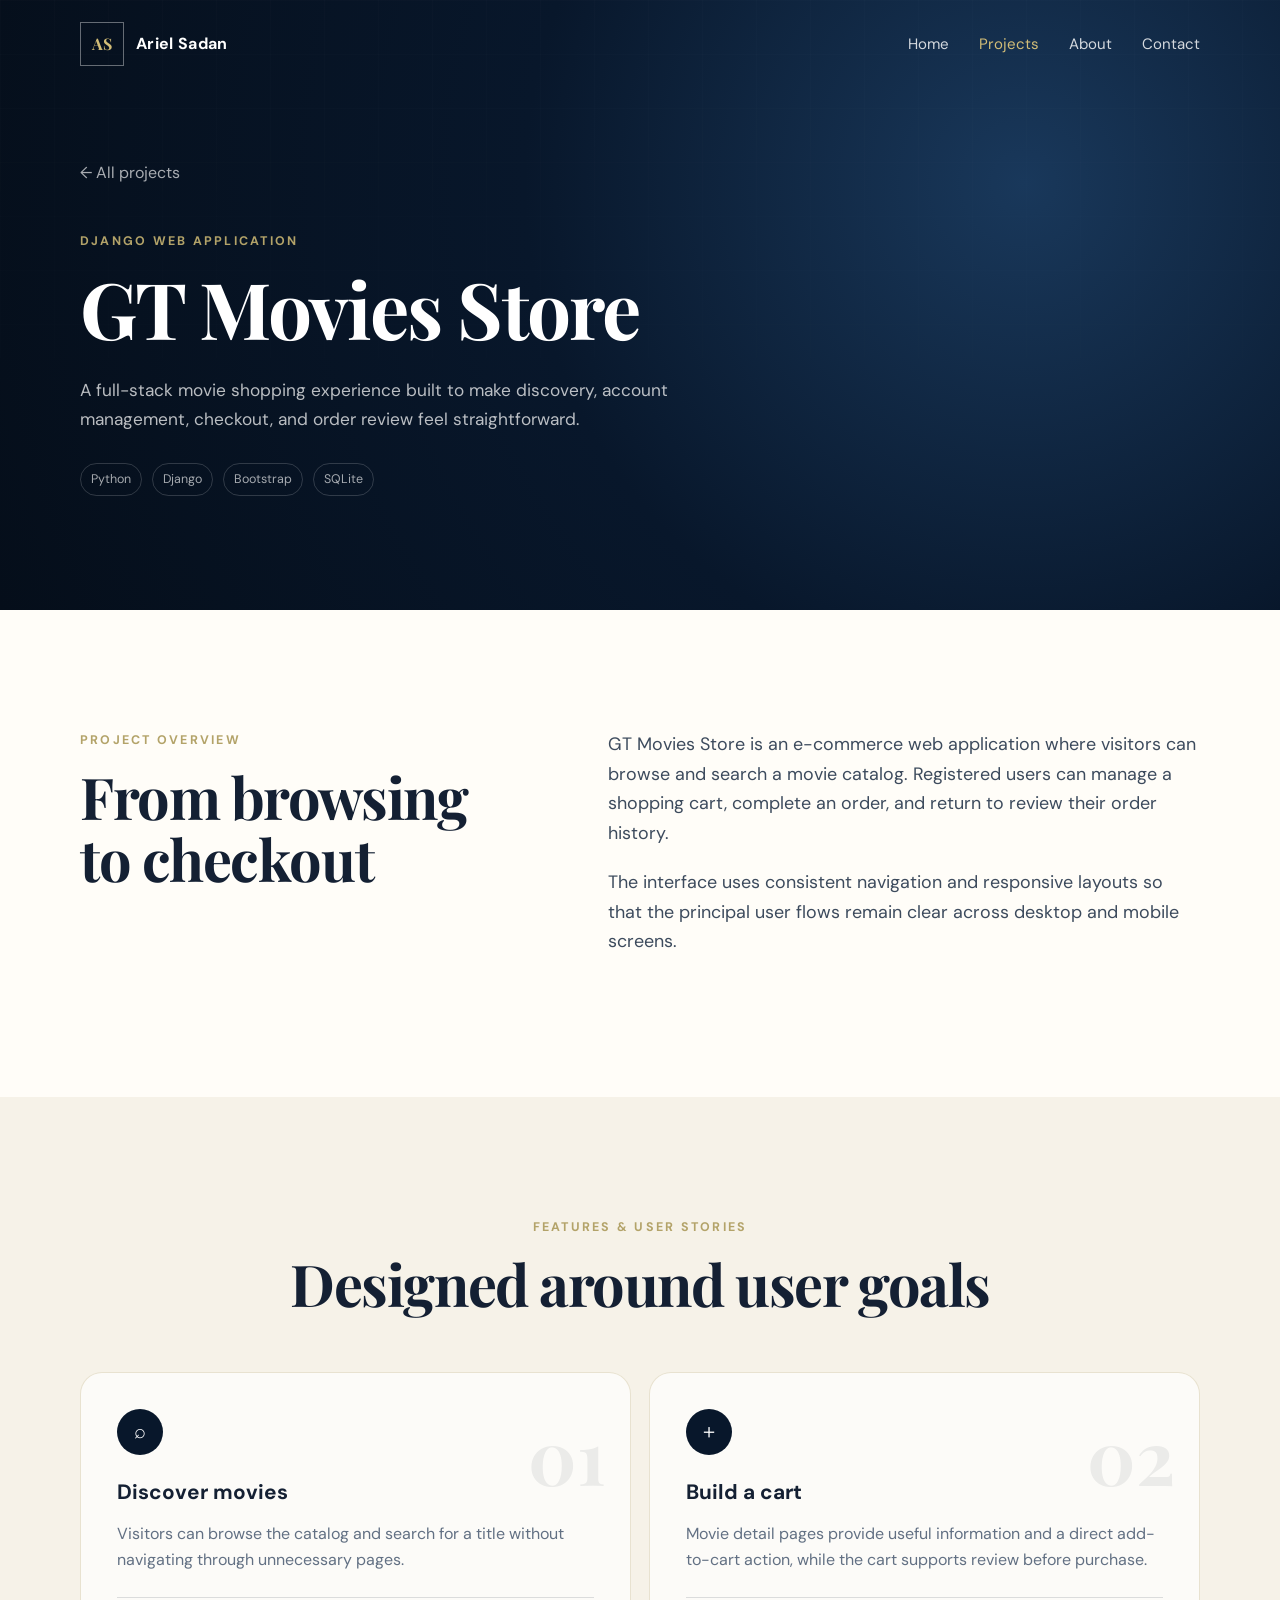
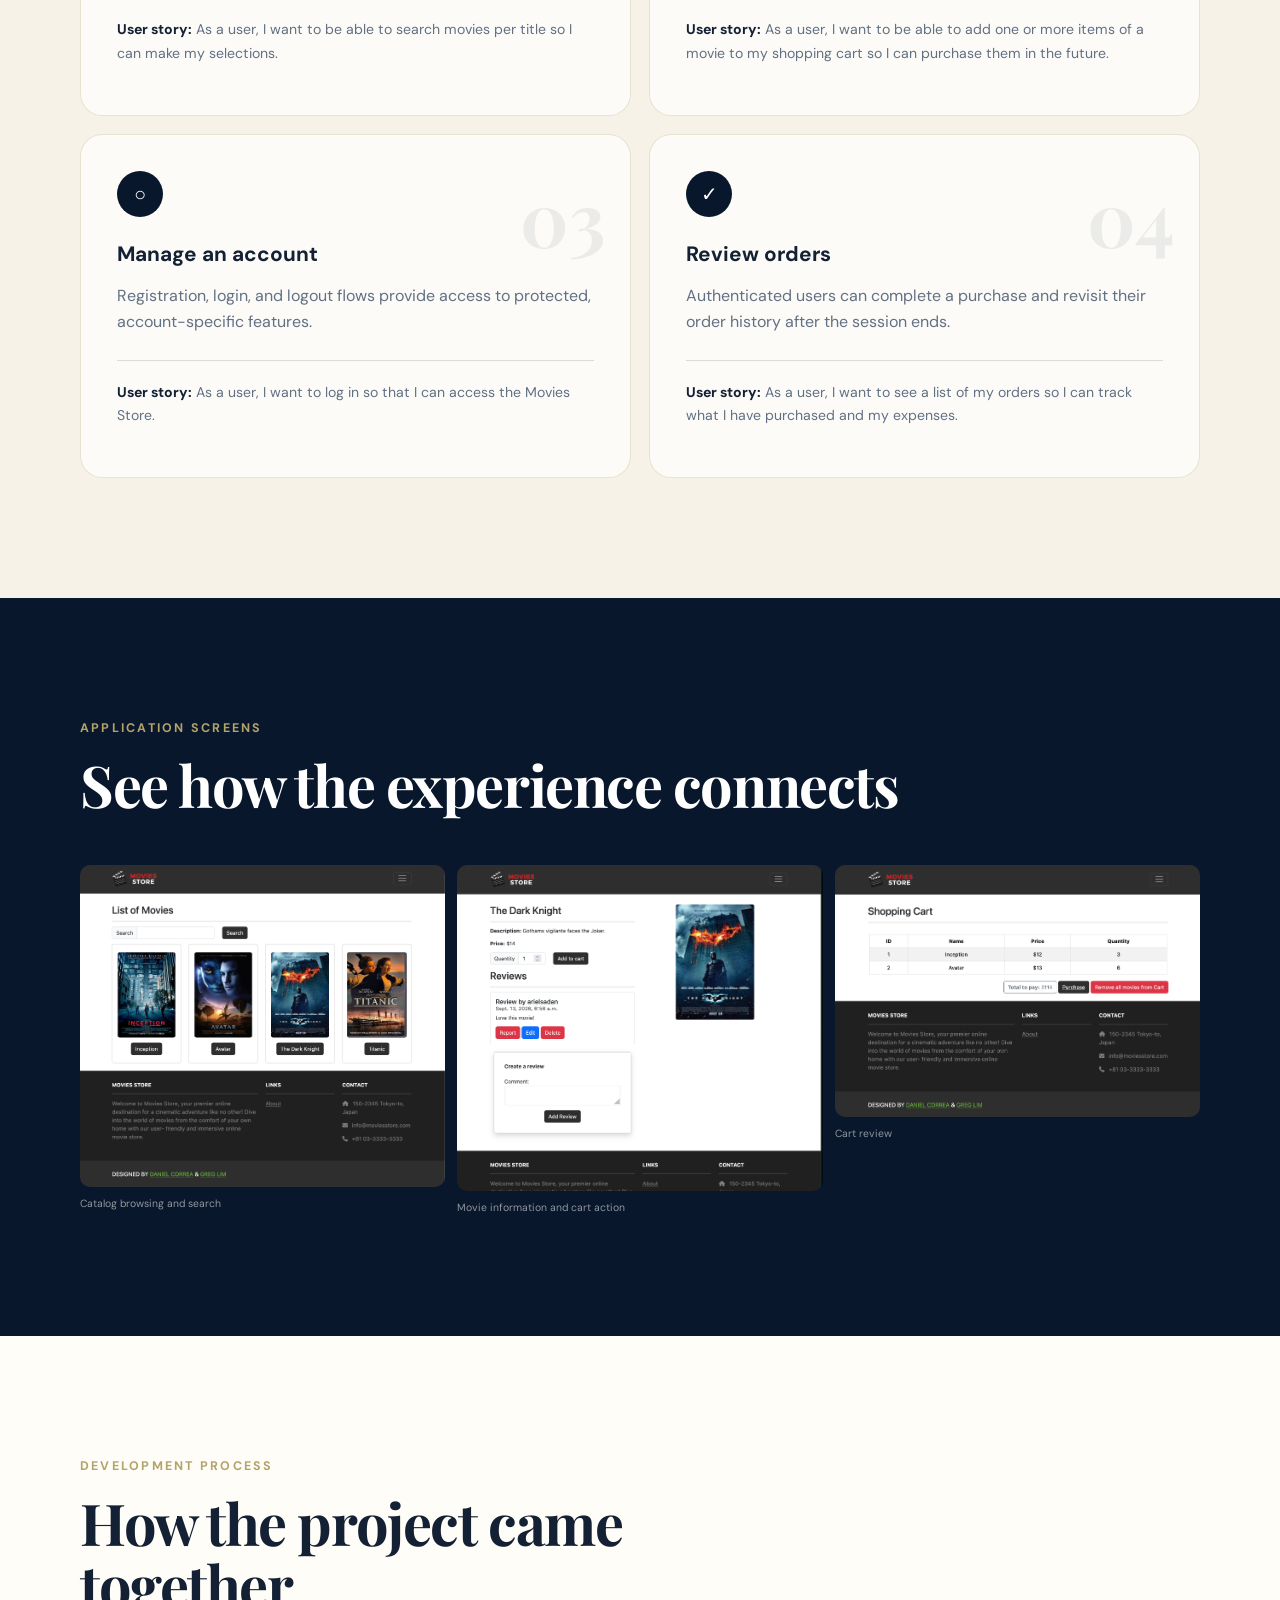
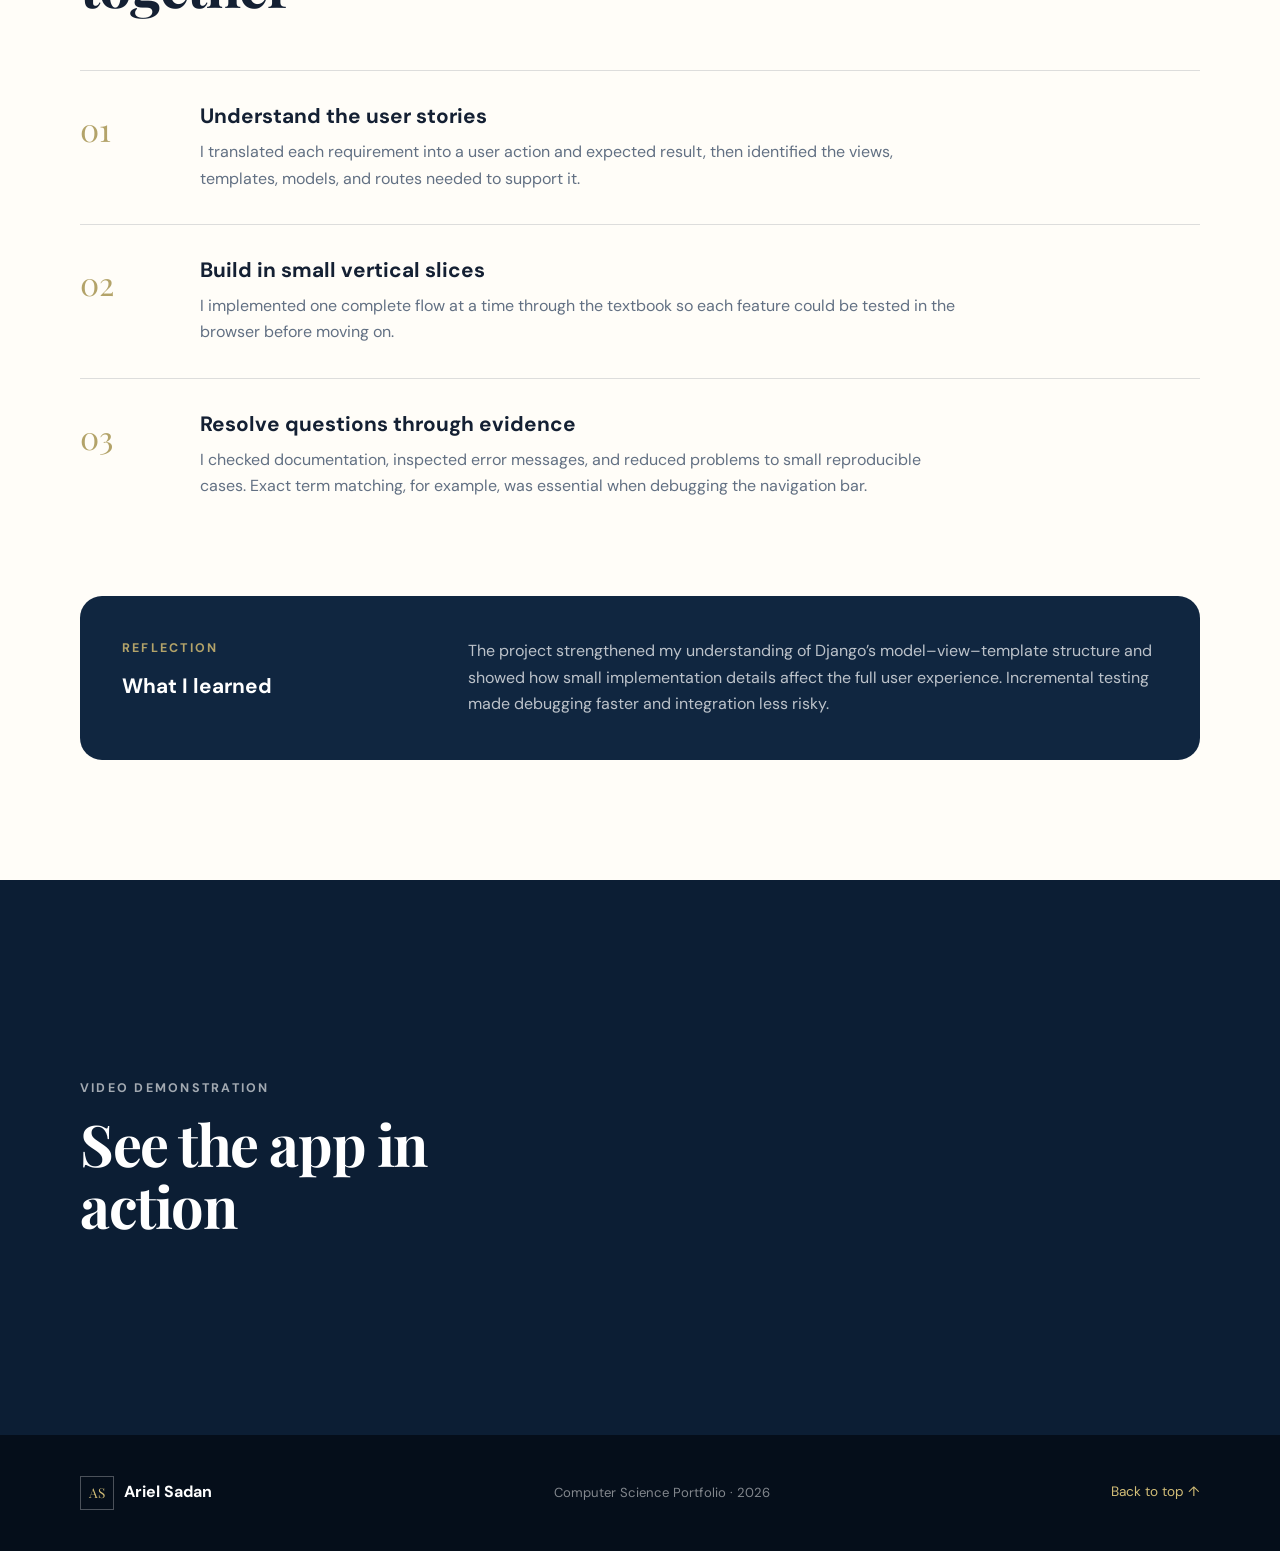
==== movies-store.html @ 516643f5 "Create personal portfolio" ====
<!doctype html>
<html lang="en">

<head>
    <meta charset="utf-8">
    <meta name="viewport" content="width=device-width, initial-scale=1">
    <meta name="description" content="GT Movies Store project case study by Ariel Sadan.">
    <title>GT Movies Store | Ariel Sadan</title>
    <link rel="preconnect" href="https://fonts.googleapis.com">
    <link rel="preconnect" href="https://fonts.gstatic.com" crossorigin>
    <link
        href="https://fonts.googleapis.com/css2?family=DM+Sans:wght@400;500;600;700&family=Playfair+Display:wght@600;700&display=swap"
        rel="stylesheet">
    <meta name="referrer" content="strict-origin-when-cross-origin" />
    <link rel="stylesheet" href="style.css">
</head>

<body><a class="skip-link" href="#main">Skip to content</a>
    <header class="site-header" id="top">
        <nav class="nav container" aria-label="Main navigation"><a class="brand" href="index.html"><span
                    class="brand-mark">AS</span><span>Ariel Sadan</span></a><button class="menu-button" type="button"
                aria-expanded="false" aria-controls="nav-links"><span></span><span></span><span></span><span
                    class="visually-hidden">Open navigation</span></button>
            <div class="nav-links" id="nav-links"><a href="index.html">Home</a><a class="active"
                    href="projects.html">Projects</a><a href="index.html#about">About</a><a
                    href="index.html#contact">Contact</a></div>
        </nav>
    </header>
    <main id="main">
        <section class="hero project-detail-hero">
            <div class="container project-title reveal"><a class="back-link" href="projects.html">← All projects</a>
                <p class="eyebrow">Django web application</p>
                <h1>GT Movies Store</h1>
                <p class="hero-lead">A full-stack movie shopping experience built to make discovery, account management,
                    checkout, and order review feel straightforward.</p>
                <ul class="tech-list">
                    <li>Python</li>
                    <li>Django</li>
                    <li>Bootstrap</li>
                    <li>SQLite</li>
                </ul>
            </div>
        </section>
        <section class="section">
            <div class="container case-intro">
                <div class="section-heading reveal">
                    <p class="eyebrow">Project overview</p>
                    <h2>From browsing to checkout</h2>
                </div>
                <div class="about-copy reveal">
                    <p>GT Movies Store is an e-commerce web application where visitors can browse and search a movie
                        catalog. Registered users can manage a shopping cart, complete an order, and return to review
                        their order history.</p>
                    <p>The interface uses consistent navigation and responsive layouts so that the principal user flows
                        remain clear across desktop and mobile screens.</p>
                </div>
            </div>
        </section>
        <section class="section project">
            <div class="container">
                <div class="section-heading centered reveal">
                    <p class="eyebrow">Features & user stories</p>
                    <h2>Designed around user goals</h2>
                </div>
                <div class="feature-grid">
                    <article class="feature-card reveal"><span class="feature-number">01</span>
                        <div class="feature-icon">⌕</div>
                        <h3>Discover movies</h3>
                        <p>Visitors can browse the catalog and search for a title without navigating through unnecessary
                            pages.</p>
                        <p class="story"><strong>User story:</strong> As a user, I want to be able to search movies per
                            title so I can make my selections.</p>
                    </article>
                    <article class="feature-card reveal"><span class="feature-number">02</span>
                        <div class="feature-icon">＋</div>
                        <h3>Build a cart</h3>
                        <p>Movie detail pages provide useful information and a direct add-to-cart action, while the cart
                            supports review before purchase.</p>
                        <p class="story"><strong>User story:</strong> As a user, I want to be able to add one or more
                            items of a movie to my shopping cart
                            so I can purchase them in the future.</p>
                    </article>
                    <article class="feature-card reveal"><span class="feature-number">03</span>
                        <div class="feature-icon">○</div>
                        <h3>Manage an account</h3>
                        <p>Registration, login, and logout flows provide access to protected, account-specific features.
                        </p>
                        <p class="story"><strong>User story:</strong> As a user, I want to log in so that I can access
                            the Movies Store.</p>
                    </article>
                    <article class="feature-card reveal"><span class="feature-number">04</span>
                        <div class="feature-icon">✓</div>
                        <h3>Review orders</h3>
                        <p>Authenticated users can complete a purchase and revisit their order history after the session
                            ends.</p>
                        <p class="story"><strong>User story:</strong> As a user, I want to see a list of my orders so I
                            can
                            track what I have purchased and my expenses.</p>
                    </article>
                </div>
            </div>
        </section>
        <section class="section gallery-section">
            <div class="container">
                <div class="section-heading reveal">
                    <p class="eyebrow">Application screens</p>
                    <h2>See how the experience connects</h2>
                </div>
                <div class="screen-grid large">
                    <figure class="screen-placeholder light">
                        <img class="catalog-photo" src="assets/moviesstore_catalog.png" alt="Movies Store Catalog">
                        <figcaption>Catalog browsing and search</figcaption>
                    </figure>
                    <figure class="screen-placeholder light">
                        <img class="detail-photo" src="assets/moviesstore_detail.png" alt="Movies Detailed Movie">
                        <figcaption>Movie information and cart action</figcaption>
                    </figure>
                    <figure class="screen-placeholder light">
                        <img class="cart-photo" src="assets/moviesstore_cart.png" alt="Movies Store Cart">
                        <figcaption>Cart review</figcaption>
                    </figure>
                </div>
            </div>
        </section>
        <section class="section process">
            <div class="container">
                <div class="section-heading reveal">
                    <p class="eyebrow">Development process</p>
                    <h2>How the project came together</h2>
                </div>
                <ol class="timeline">
                    <li class="reveal"><span>01</span>
                        <div>
                            <h3>Understand the user stories</h3>
                            <p>I translated each requirement into a user action and expected result, then identified the
                                views, templates, models, and routes needed to support it.</p>
                        </div>
                    </li>
                    <li class="reveal"><span>02</span>
                        <div>
                            <h3>Build in small vertical slices</h3>
                            <p>I implemented one complete flow at a time through the textbook so each feature could be
                                tested in the browser
                                before moving on.</p>
                        </div>
                    </li>
                    <li class="reveal"><span>03</span>
                        <div>
                            <h3>Resolve questions through evidence</h3>
                            <p>I checked documentation, inspected error messages, and reduced problems to small
                                reproducible cases. Exact term matching, for example, was essential when debugging
                                the navigation bar.</p>
                        </div>
                    </li>
                </ol>
                <div class="reflection reveal">
                    <div>
                        <p class="eyebrow">Reflection</p>
                        <h3>What I learned</h3>
                    </div>
                    <p>The project strengthened my understanding of Django’s model–view–template structure and showed
                        how small implementation details affect the full user experience. Incremental testing made
                        debugging faster and integration less risky.</p>
                </div>
            </div>
        </section>
        <section class="section demo">
            <div class="container demo-grid">
                <div class="section-heading reveal">
                    <p class="eyebrow">Video demonstration</p>
                    <h2>See the app in action</h2>
                </div>
                <iframe width="560" height="315" src="https://www.youtube.com/embed/Rc2-d3krUP4?si=VMYjqzkI6EuHv7Sv"
                    title="YouTube video player" frameborder="0"
                    allow="accelerometer; autoplay; clipboard-write; encrypted-media; gyroscope; picture-in-picture; web-share"
                    referrerpolicy="strict-origin-when-cross-origin" allowfullscreen></iframe>
            </div>
        </section>
    </main>
    <footer>
        <div class="container footer-content">
            <div><span class="brand-mark small">AS</span><strong>Ariel Sadan</strong></div>
            <p>Computer Science Portfolio · <span id="year"></span></p><a href="#top">Back to top ↑</a>
        </div>
    </footer>
    <script src="script.js"></script>
</body>

</html>
---- style.css ----
:root {
  --navy: #08172b;
  --navy-soft: #102640;
  --gold: #b3a369;
  --gold-bright: #d2bd77;
  --cream: #f6f2e8;
  --paper: #fffdf8;
  --ink: #142033;
  --muted: #627083;
  --line: rgba(20, 32, 51, .14);
  --radius: 22px;
  --shadow: 0 24px 70px rgba(8, 23, 43, .14);
}

* { box-sizing: border-box; }
html { scroll-behavior: smooth; }
body { margin: 0; color: var(--ink); background: var(--paper); font-family: "DM Sans", sans-serif; line-height: 1.65; }
a { color: inherit; }
img { max-width: 100%; }
.container { width: min(1120px, calc(100% - 40px)); margin-inline: auto; }
.visually-hidden { position: absolute; width: 1px; height: 1px; padding: 0; margin: -1px; overflow: hidden; clip: rect(0,0,0,0); white-space: nowrap; border: 0; }
.skip-link { position: fixed; z-index: 100; top: 10px; left: 10px; padding: 10px 14px; background: white; transform: translateY(-160%); }
.skip-link:focus { transform: none; }

.site-header { position: absolute; z-index: 10; inset: 0 0 auto; color: white; }
.nav { min-height: 88px; display: flex; align-items: center; justify-content: space-between; }
.brand { display: flex; gap: 12px; align-items: center; text-decoration: none; font-weight: 700; letter-spacing: .02em; }
.brand-mark { display: inline-grid; place-items: center; width: 44px; height: 44px; border: 1px solid rgba(255,255,255,.38); color: var(--gold-bright); font-family: "Playfair Display", serif; }
.brand-mark.small { width: 34px; height: 34px; margin-right: 10px; border-color: rgba(255,255,255,.28); font-size: .85rem; }
.nav-links { display: flex; align-items: center; gap: 30px; }
.nav-links a { color: rgba(255,255,255,.82); text-decoration: none; font-size: .94rem; }
.nav-links a:hover, .nav-links a:focus { color: white; }
.nav-links a.active { color: var(--gold-bright); }
.site-header.solid { position: relative; background: var(--navy); }
.menu-button { display: none; width: 44px; height: 42px; padding: 9px; border: 1px solid rgba(255,255,255,.35); border-radius: 9px; background: transparent; }
.menu-button span:not(.visually-hidden) { display: block; height: 2px; margin: 5px 0; background: white; }

.hero { position: relative; min-height: 720px; overflow: hidden; color: white; background: radial-gradient(circle at 80% 30%, #19385b 0, var(--navy) 45%, #050e1a 100%); }
.hero::after { content: ""; position: absolute; inset: 0; opacity: .24; background-image: linear-gradient(rgba(255,255,255,.05) 1px, transparent 1px), linear-gradient(90deg, rgba(255,255,255,.05) 1px, transparent 1px); background-size: 54px 54px; mask-image: linear-gradient(to bottom, black, transparent 90%); }
.hero-glow { position: absolute; border-radius: 50%; filter: blur(2px); opacity: .2; }
.hero-glow-one { width: 440px; height: 440px; right: -150px; top: 70px; background: var(--gold); }
.hero-glow-two { width: 300px; height: 300px; left: 36%; bottom: -210px; background: #4c7ca8; }
.hero-grid { position: relative; z-index: 1; display: grid; grid-template-columns: 1.02fr .98fr; gap: 72px; align-items: center; min-height: 720px; padding-top: 90px; }
.eyebrow { margin: 0 0 14px; color: var(--gold); font-size: .78rem; font-weight: 700; letter-spacing: .18em; text-transform: uppercase; }
h1, h2 { margin: 0; font-family: "Playfair Display", serif; line-height: 1.08; letter-spacing: -.025em; }
h1 { max-width: 650px; font-size: clamp(3rem, 6.1vw, 5.5rem); }
h2 { font-size: clamp(2.25rem, 4.5vw, 4rem); }
h3 { margin: 0 0 10px; font-size: 1.3rem; line-height: 1.25; }
.hero-lead { max-width: 610px; margin: 26px 0 30px; color: rgba(255,255,255,.72); font-size: 1.08rem; }
.hero-actions { display: flex; gap: 12px; flex-wrap: wrap; }
.button { display: inline-flex; min-height: 48px; padding: 12px 20px; align-items: center; justify-content: center; border-radius: 999px; text-decoration: none; font-weight: 700; }
.button-primary { background: var(--gold-bright); color: var(--navy); }
.button-primary:hover { background: #e1ce90; }
.button-secondary { border: 1px solid rgba(255,255,255,.34); color: white; }
.tech-list { display: flex; gap: 10px; flex-wrap: wrap; margin: 30px 0 0; padding: 0; list-style: none; }
.tech-list li { padding: 5px 10px; border: 1px solid rgba(255,255,255,.17); border-radius: 999px; color: rgba(255,255,255,.64); font-size: .78rem; }
.tech-list.dark { display: flex; gap: 8px; flex-wrap: wrap; margin: 24px 0; }
.tech-list.dark span { padding: 5px 10px; border: 1px solid var(--line); border-radius: 999px; color: var(--muted); font-size: .78rem; }

/* Personal portfolio home */
.personal-hero { min-height: 720px; }
.personal-hero-grid { position: relative; z-index: 1; display: grid; grid-template-columns: 1.15fr .85fr; gap: 90px; align-items: center; min-height: 720px; padding-top: 88px; }
.identity-card { width: min(390px, 100%); margin-left: auto; padding: 14px; transform: rotate(1.5deg); border: 1px solid rgba(255,255,255,.2); border-radius: 22px; background: rgba(255,255,255,.08); box-shadow: 0 35px 80px rgba(0,0,0,.28); backdrop-filter: blur(10px); }
.portrait-placeholder { aspect-ratio: 4/4.35; display: flex; flex-direction: column; align-items: center; justify-content: center; border-radius: 14px; background: linear-gradient(145deg, #d9c58a, #8c7a49); color: var(--navy); }
.profile-photo { width: 100%; aspect-ratio: 4/4.35; display: block; border-radius: 14px; object-fit: cover; }
.portrait-placeholder span { font-family: "Playfair Display", serif; font-size: 6rem; font-weight: 700; opacity: .85; }
.portrait-placeholder small { padding: 7px 11px; border-radius: 999px; background: rgba(255,255,255,.4); font-weight: 700; }
.identity-details { padding: 20px 12px 8px; }
.identity-details > span { display: block; color: var(--gold-bright); font-size: .68rem; font-weight: 700; letter-spacing: .15em; text-transform: uppercase; }
.identity-details strong { display: block; margin-top: 5px; font-size: 1.08rem; }
.identity-details p { margin: 2px 0 0; color: rgba(255,255,255,.6); font-size: .86rem; }
.edit-note { padding: 18px 20px; border-left: 4px solid var(--gold); background: var(--cream); font-size: .9rem !important; }
.focus-section { background: var(--cream); }
.interest-grid { display: grid; grid-template-columns: repeat(3, 1fr); gap: 18px; }
.interest-card { min-height: 270px; padding: 32px; border: 1px solid rgba(179,163,105,.3); border-radius: var(--radius); background: rgba(255,255,255,.76); }
.interest-card > span { display: inline-block; margin-bottom: 50px; color: var(--gold); font-family: "Playfair Display", serif; font-size: 1.5rem; }
.interest-card p { color: var(--muted); }
.featured-section { background: var(--paper); }
.featured-project { display: grid; grid-template-columns: .9fr 1.1fr; gap: 65px; align-items: center; padding: 58px; border-radius: 28px; background: var(--cream); }
.featured-copy > p:not(.eyebrow) { color: var(--muted); font-size: 1.05rem; }
.text-link { color: var(--navy); font-weight: 700; text-decoration-color: var(--gold); text-underline-offset: 5px; }
.mini-browser { overflow: hidden; transform: rotate(1deg); border-radius: 16px; background: white; box-shadow: var(--shadow); }
.mini-movie-ui { padding: 25px; background: linear-gradient(145deg, #fffdf8, #e9e1d2); }
.mini-movie-ui > strong { color: #913b32; letter-spacing: .12em; }
.mini-movie-ui > div { display: grid; grid-template-columns: repeat(3,1fr); gap: 10px; margin: 22px 0; }
.mini-movie-ui i { aspect-ratio: 2/3; border-radius: 5px; background: linear-gradient(155deg, #4f8e95, #112f3c 60%, #d18352); }
.mini-movie-ui i:nth-child(2) { background: linear-gradient(155deg, #deb878, #652f35 55%, #17233a); }
.mini-movie-ui i:nth-child(3) { background: linear-gradient(155deg, #c8d8da, #416270 50%, #161d2c); }
.mini-movie-ui p { margin: 0; text-align: center; font-family: "Playfair Display", serif; }
.all-projects-link { margin-top: 28px; text-align: center; }
.button-dark { color: white; background: var(--navy); }
.contact-section { padding-top: 0; }
.contact-card { display: grid; grid-template-columns: 1fr auto; gap: 60px; align-items: center; padding: 52px; border-radius: 26px; color: white; background: var(--navy-soft); }
.contact-card p:not(.eyebrow) { color: rgba(255,255,255,.64); }
.contact-links { display: grid; gap: 10px; min-width: 240px; }
.contact-links a { color: var(--gold-bright); text-decoration: none; }

/* Projects index and project detail */
.page-hero { padding: 110px 0 90px; background: var(--cream); }
.page-hero h1 { color: var(--navy); font-size: clamp(3.5rem, 8vw, 6.5rem); }
.page-hero p:last-child { max-width: 670px; color: var(--muted); font-size: 1.12rem; }
.projects-page { padding-top: 90px; }
.project-row { display: grid; grid-template-columns: 1.08fr .92fr; gap: 65px; align-items: center; }
.project-visual { min-height: 430px; display: flex; flex-direction: column; justify-content: space-between; padding: 28px; border-radius: 24px; text-decoration: none; box-shadow: var(--shadow); }
.movie-visual { color: white; background: linear-gradient(145deg, #152f4c, #08172b); }
.project-visual > span { align-self: flex-start; padding: 5px 10px; border: 1px solid rgba(255,255,255,.25); border-radius: 999px; color: var(--gold-bright); font-size: .7rem; font-weight: 700; letter-spacing: .12em; text-transform: uppercase; }
.movie-posters { display: grid; grid-template-columns: repeat(3,1fr); gap: 14px; align-items: end; }
.movie-posters i { aspect-ratio: 2/3; border-radius: 6px; background: linear-gradient(160deg, #4f8e95, #112f3c 58%, #d18352); box-shadow: 0 18px 30px rgba(0,0,0,.28); }
.movie-posters i:nth-child(2) { transform: translateY(-18px); background: linear-gradient(160deg, #deb878, #652f35 53%, #17233a); }
.movie-posters i:nth-child(3) { background: linear-gradient(160deg, #c8d8da, #416270 50%, #161d2c); }
.project-summary > p:not(.eyebrow) { color: var(--muted); font-size: 1.06rem; }
.future-projects { display: grid; grid-template-columns: repeat(2,1fr); gap: 18px; margin-top: 70px; }
.future-card { min-height: 210px; padding: 32px; border: 1px dashed #aaa28b; border-radius: var(--radius); background: var(--cream); }
.future-card > span { color: var(--gold); font-size: .72rem; font-weight: 700; letter-spacing: .15em; text-transform: uppercase; }
.future-card h3 { margin-top: 36px; }
.future-card p { color: var(--muted); }
.add-project-note { margin-top: 30px; padding: 22px 25px; border-left: 4px solid var(--gold); background: #f3f5f7; }
.add-project-note p { margin: 4px 0 0; color: var(--muted); }
.project-detail-hero { min-height: 610px; }
.project-title { position: relative; z-index: 1; padding-top: 160px; }
.project-title h1 { max-width: 900px; }
.back-link { display: inline-block; margin-bottom: 45px; color: rgba(255,255,255,.65); text-decoration: none; }
.case-intro { display: grid; grid-template-columns: .85fr 1.15fr; gap: 90px; }
.gallery-section { background: var(--navy); color: white; }
.gallery-section .section-heading > p:last-child { color: rgba(255,255,255,.6); }
.screen-grid.large { margin-top: 50px; }
.screen-placeholder.light > div { min-height: 290px; background: rgba(255,255,255,.06); }
.screen-placeholder img { width: 100%; display: block; border-radius: 10px; }

.browser-frame { transform: rotate(1.5deg); overflow: hidden; border: 1px solid rgba(255,255,255,.18); border-radius: 18px; background: #f8f5ee; box-shadow: 0 45px 90px rgba(0,0,0,.36); }
.browser-bar { display: flex; gap: 6px; align-items: center; padding: 11px 14px; background: #e4dfd5; }
.browser-bar > span { width: 8px; height: 8px; border-radius: 50%; background: #b1a99d; }
.address { width: 58%; margin: auto; padding: 4px 10px; border-radius: 4px; color: #848078; background: #f5f2ed; text-align: center; font-size: .53rem; }
.app-preview { min-height: 410px; padding: 24px; color: var(--ink); background: linear-gradient(145deg, #fefdf9, #efe9dd); }
.app-nav { display: flex; justify-content: space-between; padding-bottom: 24px; font-size: .7rem; }
.app-nav strong { color: #923a2e; letter-spacing: .12em; }
.poster-grid { display: grid; grid-template-columns: repeat(3, 1fr); gap: 10px; }
.poster { aspect-ratio: 2/3; display: flex; align-items: flex-end; padding: 12px; border-radius: 5px; color: white; font-weight: 700; letter-spacing: .1em; box-shadow: 0 12px 20px rgba(8,23,43,.18); }
.poster-one { background: linear-gradient(160deg, #4f8e95, #112f3c 55%, #d18352); }
.poster-two { background: linear-gradient(160deg, #deb878, #652f35 53%, #17233a); }
.poster-three { background: linear-gradient(160deg, #c8d8da, #416270 50%, #161d2c); }
.poster span { font-size: .57rem; }
.preview-caption { display: grid; margin-top: 24px; text-align: center; }
.preview-caption strong { font-family: "Playfair Display", serif; font-size: 1.3rem; }
.preview-caption small { margin-top: 3px; color: var(--muted); }

.section { padding: 120px 0; }
.two-column { display: grid; grid-template-columns: .9fr 1.1fr; gap: 100px; }
.section-heading > p:last-child { max-width: 660px; color: var(--muted); font-size: 1.05rem; }
.section-heading.centered { max-width: 740px; margin: 0 auto 58px; text-align: center; }
.about-copy > p { margin: 0 0 20px; color: #3d4b5d; font-size: 1.12rem; }
.editable-highlight { text-decoration: underline; text-decoration-color: var(--gold); text-underline-offset: 5px; }
.note-card { margin-top: 35px; padding: 22px 24px; border-left: 4px solid var(--gold); background: var(--cream); }
.note-card p { margin: 5px 0 0; color: var(--muted); font-size: .9rem; }

.project { background: var(--cream); }
.feature-grid { display: grid; grid-template-columns: repeat(2, 1fr); gap: 18px; }
.feature-card { position: relative; min-height: 330px; padding: 36px; overflow: hidden; border: 1px solid rgba(179,163,105,.28); border-radius: var(--radius); background: rgba(255,255,255,.7); }
.feature-card > p { color: var(--muted); }
.feature-number { position: absolute; right: 24px; top: 20px; color: rgba(8,23,43,.07); font-family: "Playfair Display", serif; font-size: 4.7rem; font-weight: 700; }
.feature-icon { display: grid; place-items: center; width: 46px; height: 46px; margin-bottom: 24px; border-radius: 50%; color: white; background: var(--navy); font-size: 1.25rem; }
.story { margin-top: 24px; padding-top: 20px; border-top: 1px solid var(--line); font-size: .88rem; }
.story strong { color: var(--ink); }
.screens-showcase { display: grid; grid-template-columns: .72fr 1.28fr; gap: 44px; margin-top: 70px; padding: 48px; border-radius: var(--radius); color: white; background: var(--navy); }
.showcase-copy p:not(.eyebrow) { color: rgba(255,255,255,.65); }
.screen-grid { display: grid; grid-template-columns: repeat(3, 1fr); gap: 12px; }
.screen-placeholder { margin: 0; }
.screen-placeholder > div { aspect-ratio: 9/12; display: flex; flex-direction: column; align-items: center; justify-content: center; padding: 15px; border: 1px dashed rgba(255,255,255,.35); border-radius: 10px; background: rgba(255,255,255,.05); text-align: center; }
.screen-placeholder span { color: var(--gold-bright); font-family: "Playfair Display", serif; font-size: 2rem; }
.screen-placeholder strong { font-size: .72rem; }
.screen-placeholder small { margin-top: 7px; color: rgba(255,255,255,.4); font-size: .55rem; }
.screen-placeholder figcaption { margin-top: 8px; color: rgba(255,255,255,.55); font-size: .65rem; }

.process { background: var(--paper); }
.process .section-heading { max-width: 760px; margin-bottom: 55px; }
.timeline { margin: 0; padding: 0; list-style: none; }
.timeline li { display: grid; grid-template-columns: 90px 1fr; gap: 30px; padding: 32px 0; border-top: 1px solid var(--line); }
.timeline li > span { color: var(--gold); font-family: "Playfair Display", serif; font-size: 2rem; }
.timeline p { max-width: 760px; margin: 0; color: var(--muted); }
.reflection { display: grid; grid-template-columns: .6fr 1.4fr; gap: 50px; margin-top: 65px; padding: 42px; border-radius: var(--radius); color: white; background: var(--navy-soft); }
.reflection p:last-child { margin: 0; color: rgba(255,255,255,.72); }

.demo { color: white; background: #0c1e34; }
.demo-grid { display: grid; grid-template-columns: .95fr 1.05fr; gap: 80px; align-items: center; }
.demo .section-heading > p:last-of-type { color: rgba(255,255,255,.62); }
.demo-checklist { padding: 0; list-style: none; }
.demo-checklist li { position: relative; margin: 10px 0; padding-left: 26px; color: rgba(255,255,255,.77); }
.demo-checklist li::before { content: "✓"; position: absolute; left: 0; color: var(--gold-bright); }
.video-placeholder { aspect-ratio: 16/9; display: flex; flex-direction: column; align-items: center; justify-content: center; padding: 30px; border: 1px dashed rgba(255,255,255,.28); border-radius: var(--radius); background: linear-gradient(145deg, rgba(255,255,255,.07), rgba(255,255,255,.02)); text-align: center; }
.video-placeholder .play { display: grid; place-items: center; width: 66px; height: 66px; margin-bottom: 18px; padding-left: 4px; border-radius: 50%; color: var(--navy); background: var(--gold-bright); }
.video-placeholder p { margin: 4px 0 10px; color: rgba(255,255,255,.6); }
.video-placeholder code { color: rgba(255,255,255,.45); font-size: .74rem; }
.video-embed { width: 100%; aspect-ratio: 16/9; border: 0; border-radius: var(--radius); }

footer { padding: 34px 0; color: white; background: #050e1a; }
.footer-content { display: flex; align-items: center; justify-content: space-between; gap: 22px; }
.footer-content > div { display: flex; align-items: center; }
.footer-content p { color: rgba(255,255,255,.5); font-size: .82rem; }
.footer-content a { color: var(--gold-bright); text-decoration: none; font-size: .85rem; }

.reveal { opacity: 0; transform: translateY(20px); transition: opacity .65s ease, transform .65s ease; }
.reveal.visible { opacity: 1; transform: none; }

@media (prefers-reduced-motion: reduce) {
  html { scroll-behavior: auto; }
  .reveal { opacity: 1; transform: none; transition: none; }
}

@media (max-width: 900px) {
  .hero-grid { grid-template-columns: 1fr; gap: 48px; padding: 145px 0 90px; }
  .hero { min-height: auto; }
  .browser-frame { width: min(620px, 100%); margin-inline: auto; transform: none; }
  .two-column, .demo-grid { grid-template-columns: 1fr; gap: 42px; }
  .screens-showcase { grid-template-columns: 1fr; }
  .reflection { grid-template-columns: 1fr; gap: 10px; }
  .section { padding: 90px 0; }
  .personal-hero-grid, .project-row, .featured-project, .case-intro { grid-template-columns: 1fr; }
  .personal-hero-grid { gap: 45px; padding: 145px 0 90px; }
  .identity-card { width: min(380px, 100%); margin-inline: auto; }
  .interest-grid { grid-template-columns: 1fr; }
  .interest-card { min-height: 0; }
  .interest-card > span { margin-bottom: 25px; }
  .featured-project { padding: 38px; }
}

@media (max-width: 680px) {
  .container { width: min(100% - 28px, 1120px); }
  .menu-button { display: block; }
  .nav-links { position: absolute; top: 76px; left: 14px; right: 14px; display: none; flex-direction: column; align-items: stretch; gap: 0; padding: 10px; border: 1px solid rgba(255,255,255,.12); border-radius: 12px; background: rgba(8,23,43,.98); box-shadow: var(--shadow); }
  .nav-links.open { display: flex; }
  .nav-links a { padding: 12px 10px; }
  .hero-grid { padding-top: 120px; }
  h1 { font-size: clamp(2.75rem, 14vw, 4.2rem); }
  .app-preview { min-height: auto; padding: 16px; }
  .feature-grid { grid-template-columns: 1fr; }
  .feature-card { min-height: 0; padding: 28px; }
  .screens-showcase { padding: 28px; }
  .screen-grid { grid-template-columns: 1fr; }
  .screen-placeholder > div { aspect-ratio: 16/8; }
  .timeline li { grid-template-columns: 48px 1fr; gap: 15px; }
  .footer-content { flex-direction: column; align-items: flex-start; }
  .contact-card, .future-projects { grid-template-columns: 1fr; }
  .contact-card { padding: 32px; }
  .project-row { gap: 38px; }
  .project-visual { min-height: 330px; }
  .page-hero { padding: 75px 0 65px; }
}
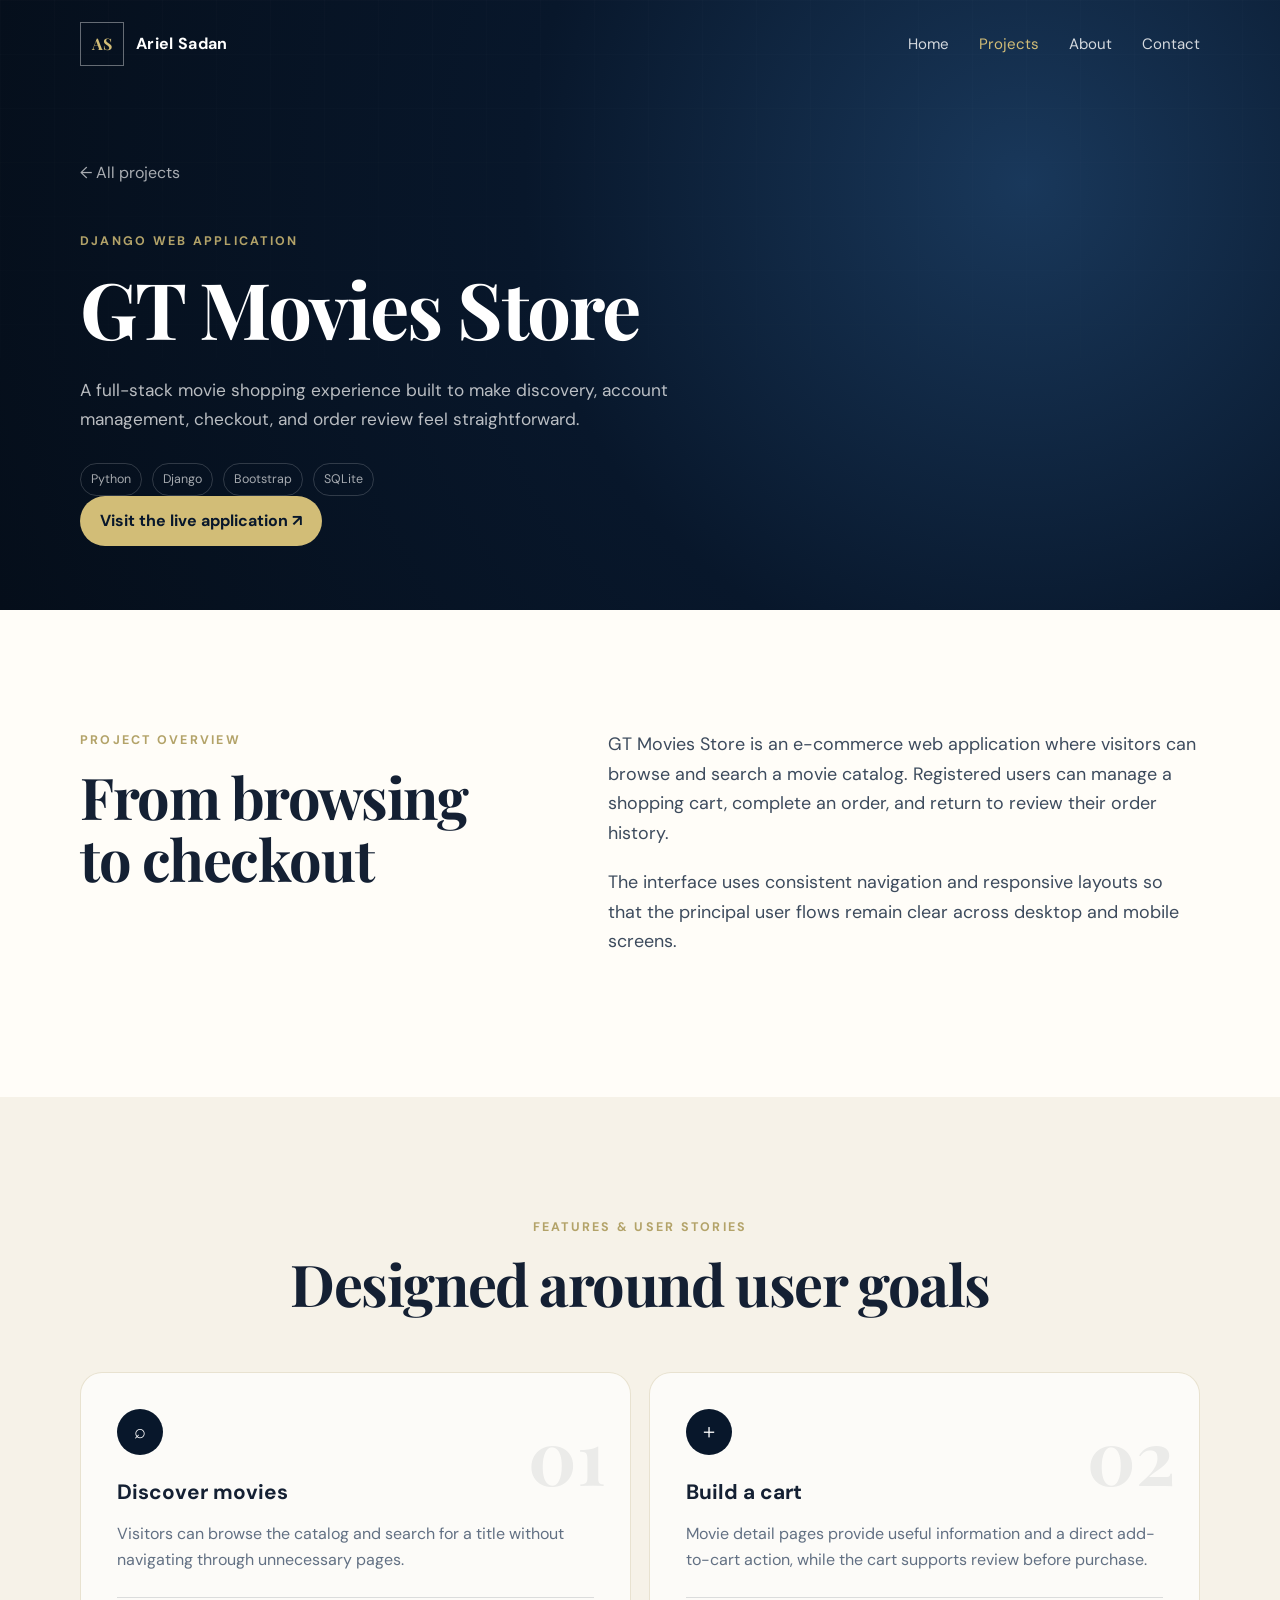
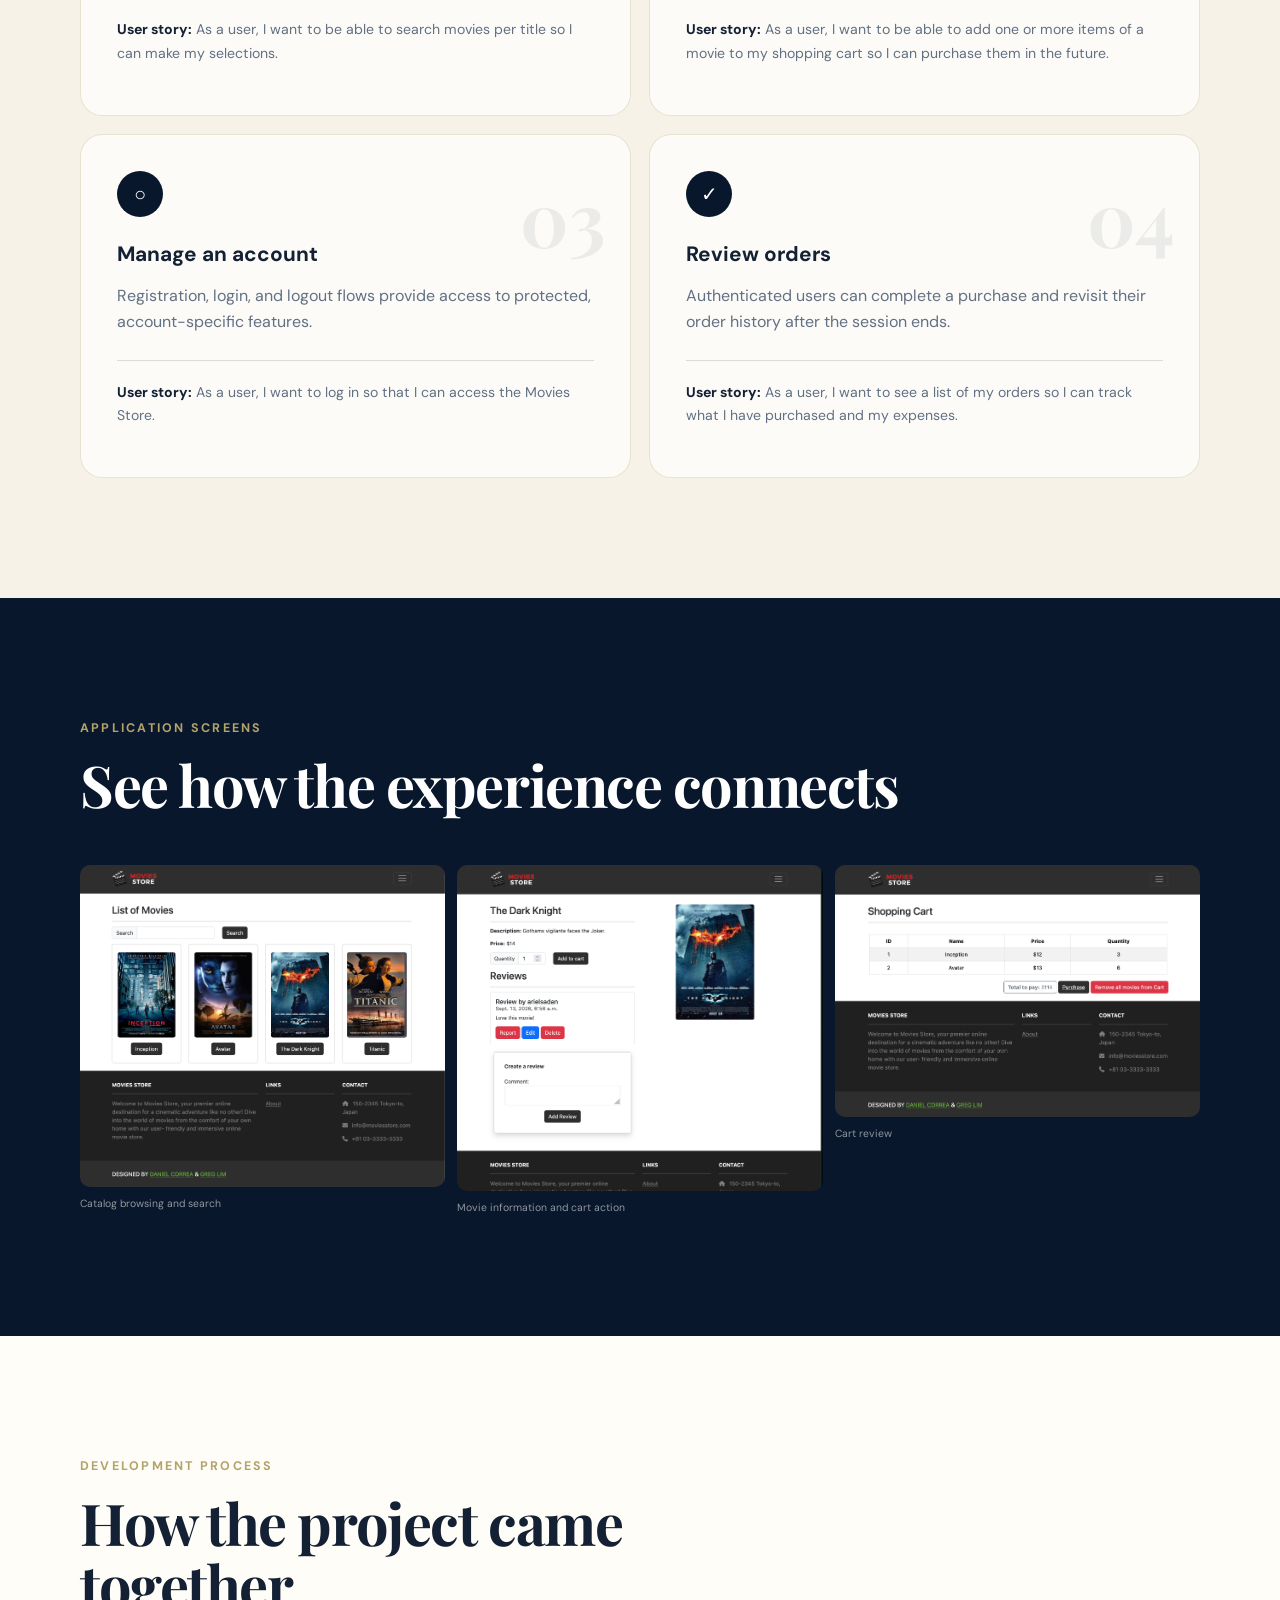
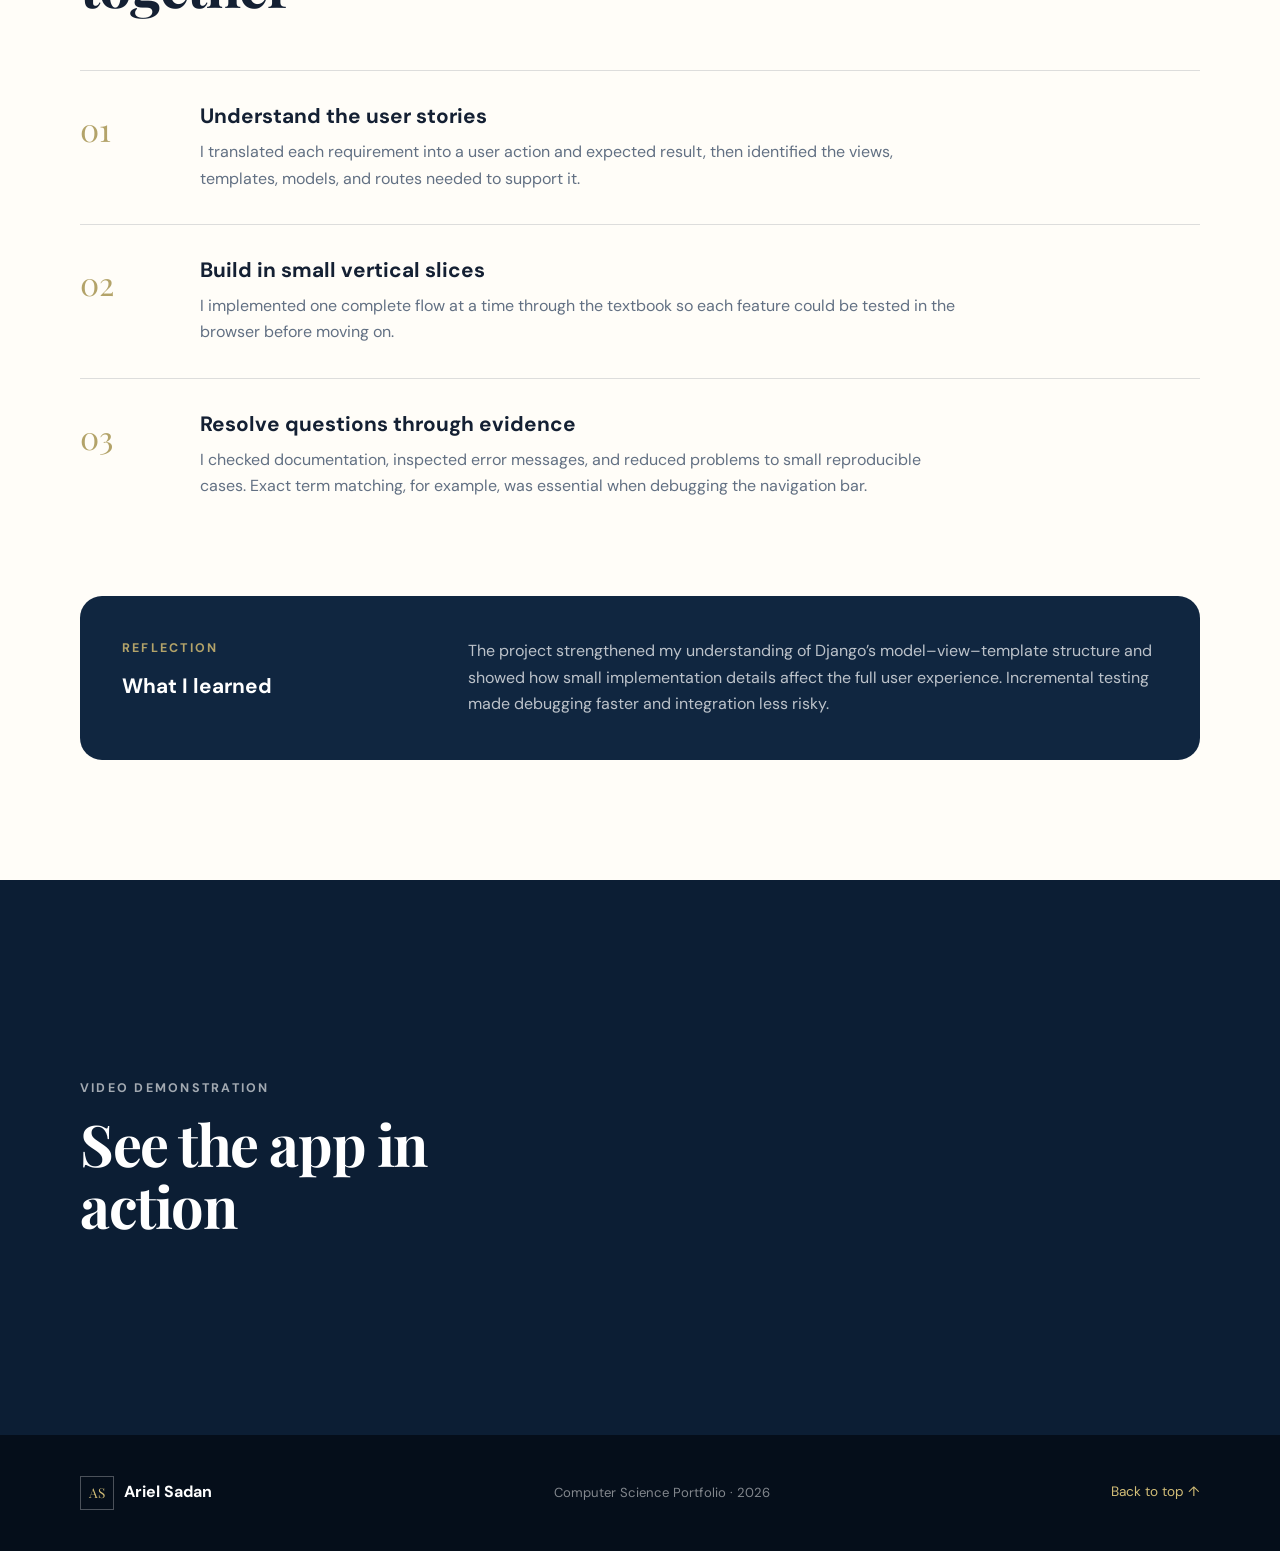
==== commit 558729f7: "Add live Movies Store link" ====
--- a/movies-store.html
+++ b/movies-store.html
@@ -39,6 +39,12 @@
                     <li>Bootstrap</li>
                     <li>SQLite</li>
                 </ul>
+                <div class="hero-actions">
+                    <a class="button button-primary" href="https://asadan3.pythonanywhere.com/" target="_blank"
+                        rel="noopener noreferrer" aria-label="Open the live GT Movies Store application in a new tab">
+                        Visit the live application ↗
+                    </a>
+                </div>
             </div>
         </section>
         <section class="section">
@@ -186,4 +192,4 @@
     <script src="script.js"></script>
 </body>
 
-</html>+</html>
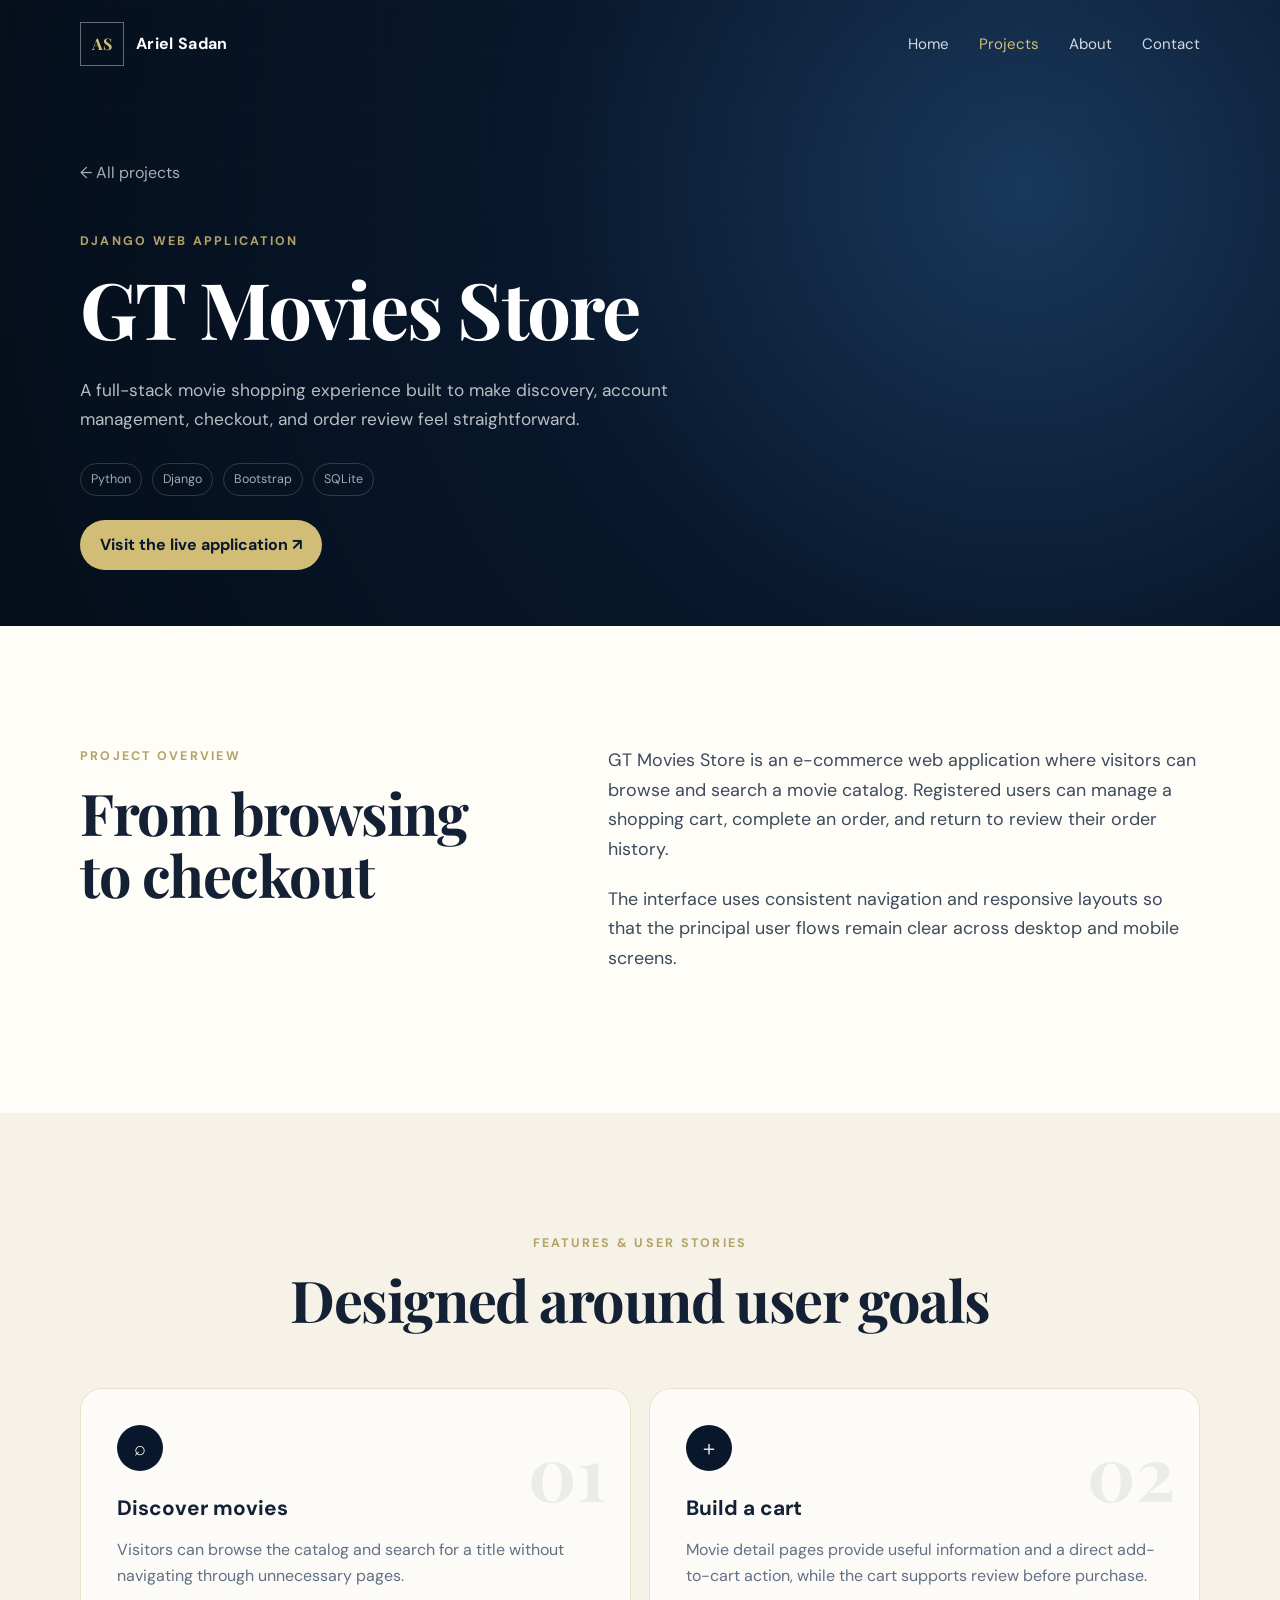
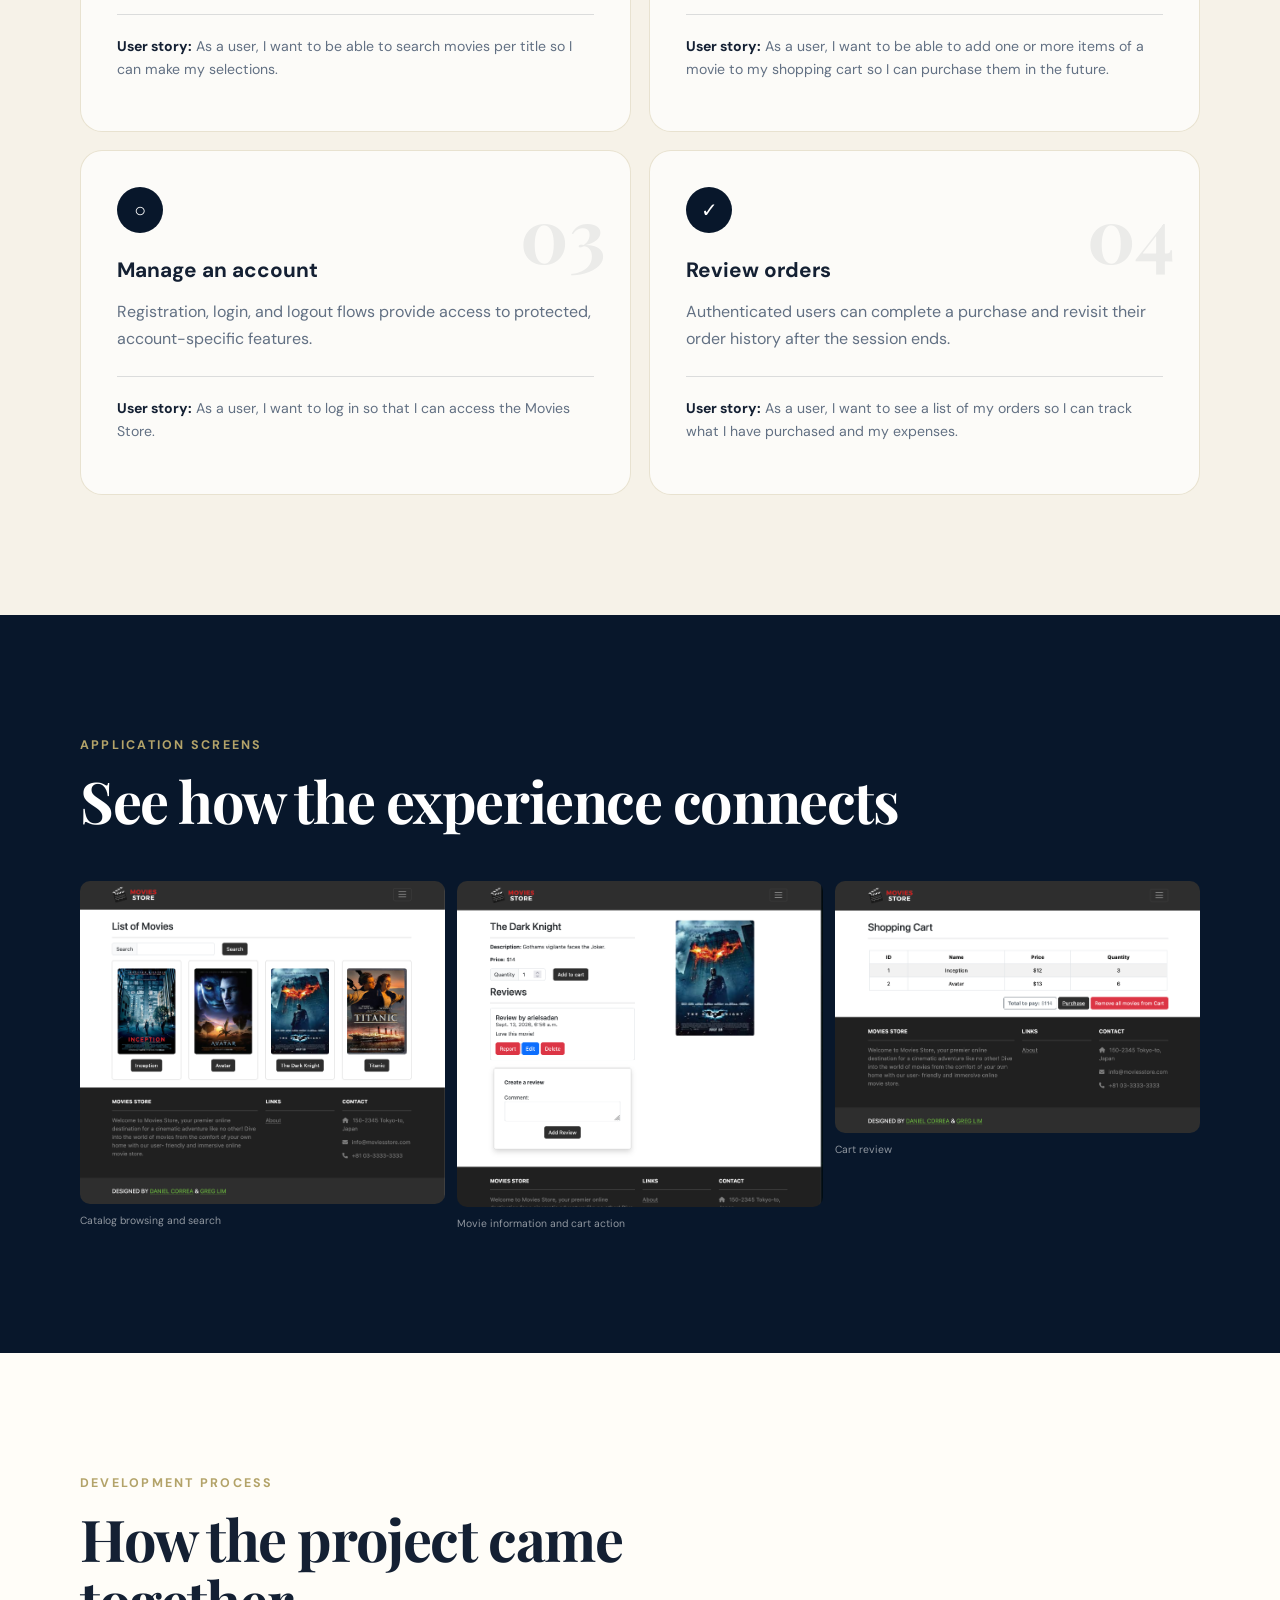
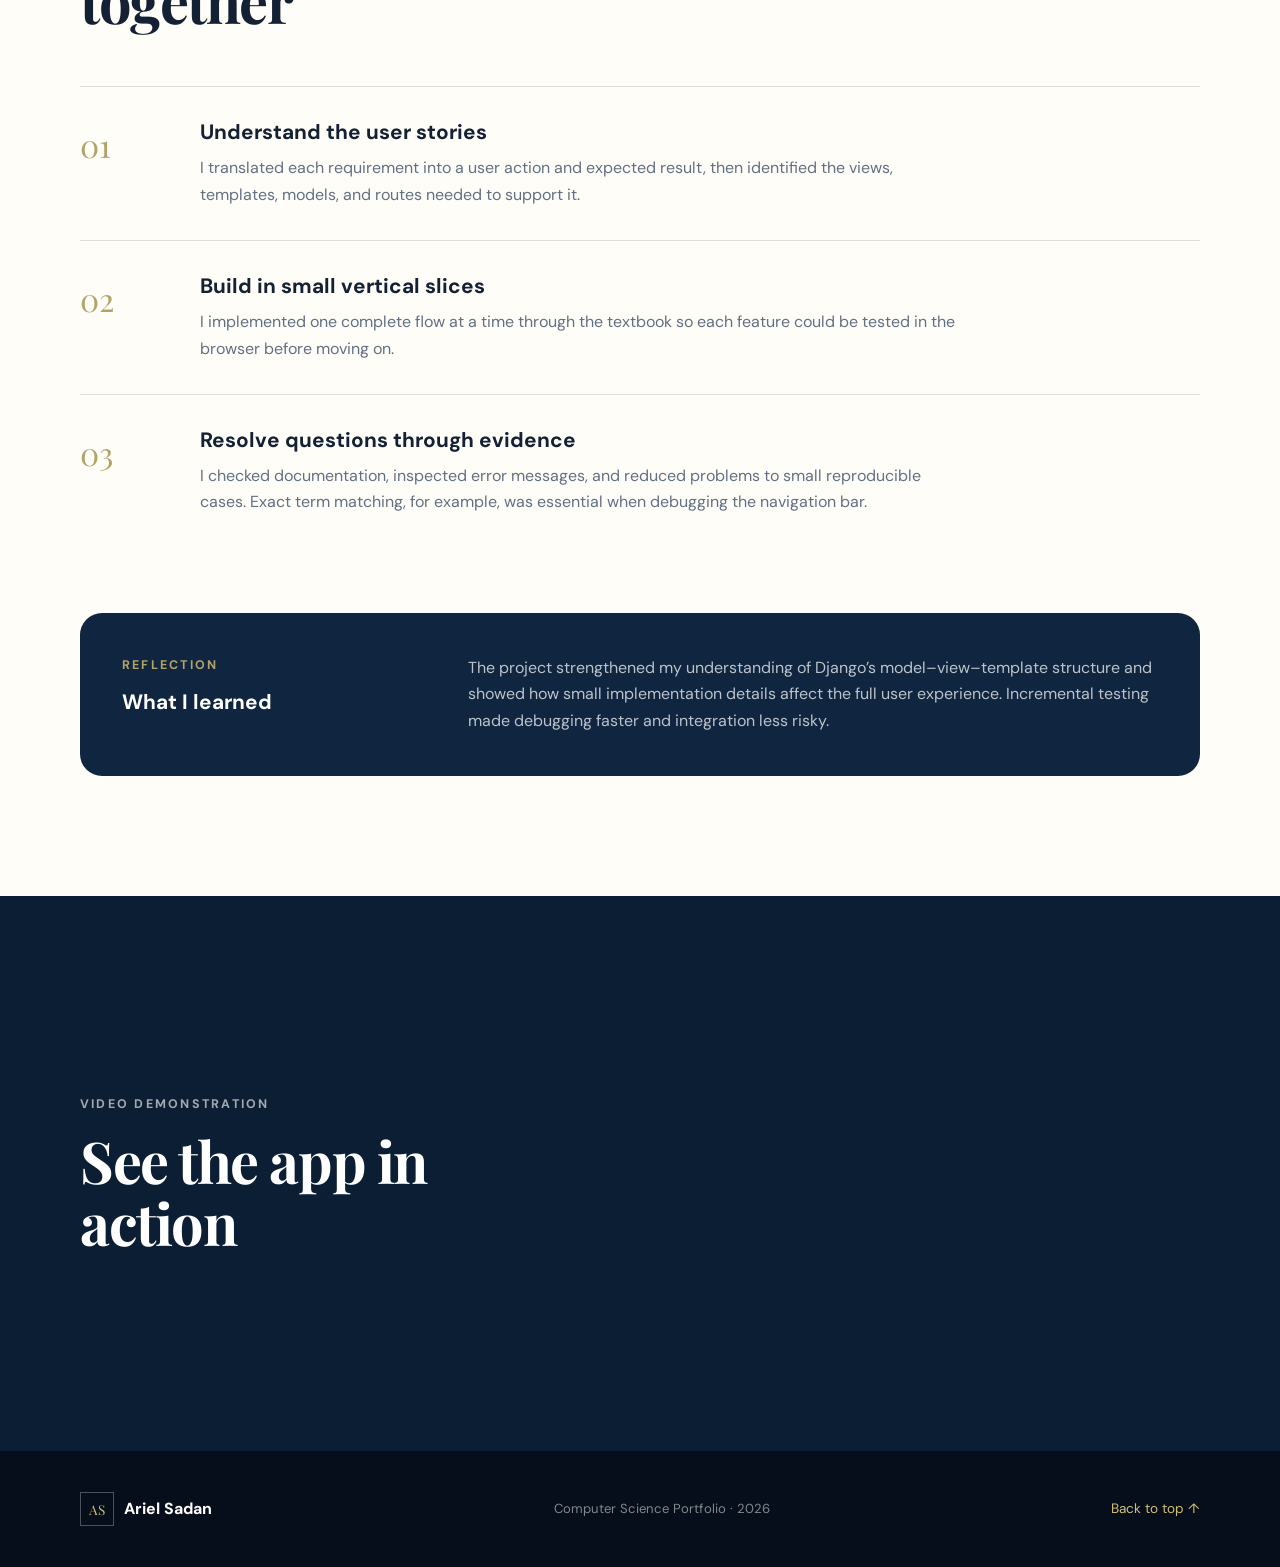
==== commit 2106501e: "Add spacing around project button" ====
--- a/movies-store.html
+++ b/movies-store.html
@@ -13,6 +13,12 @@
         rel="stylesheet">
     <meta name="referrer" content="strict-origin-when-cross-origin" />
     <link rel="stylesheet" href="style.css">
+    <style>
+        .project-title .hero-actions {
+            margin-top: 1.5rem;
+            margin-bottom: 3.5rem;
+        }
+    </style>
 </head>
 
 <body><a class="skip-link" href="#main">Skip to content</a>
